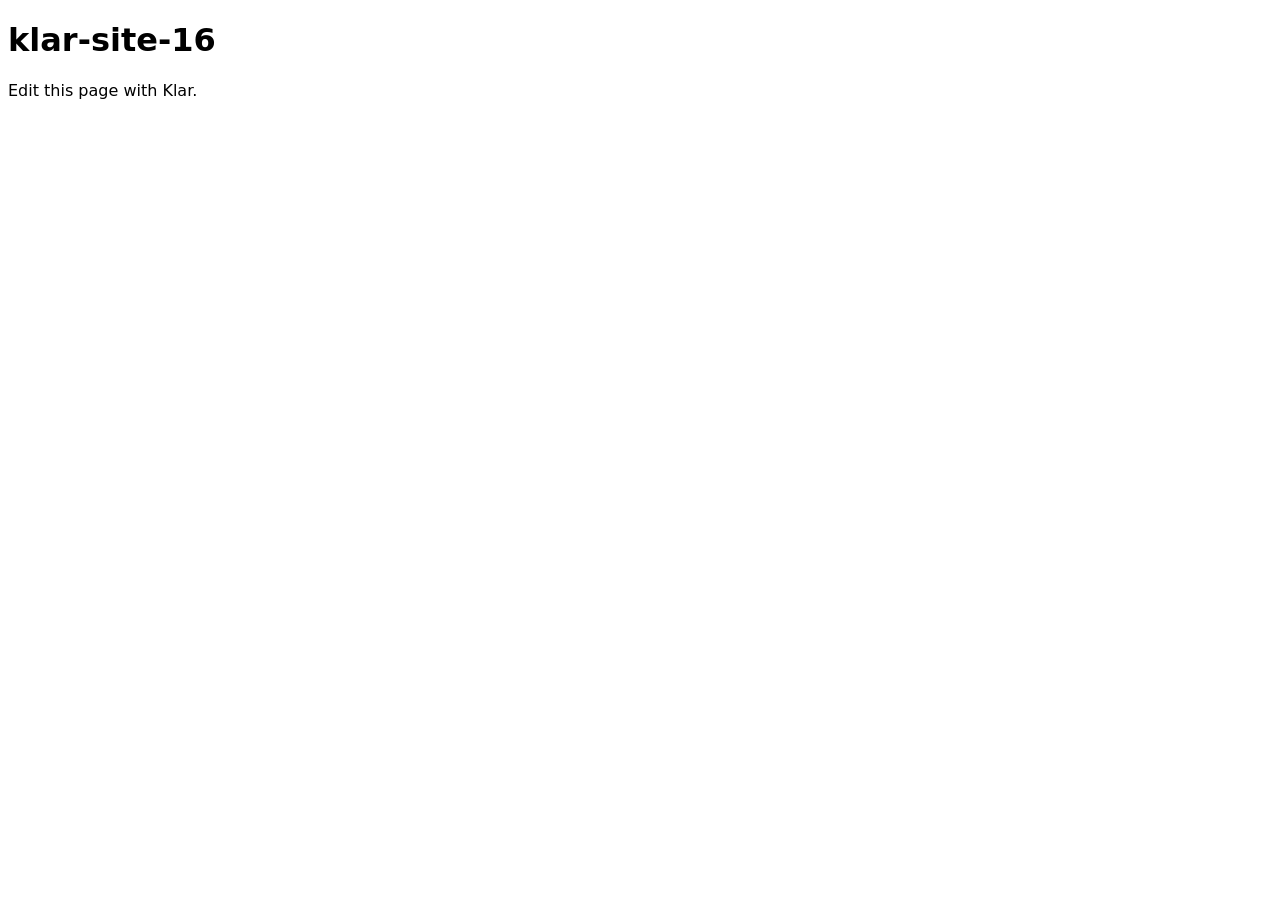
==== index.html @ 6f98dcf7 "Seed initial files via Klar" ====
<!DOCTYPE html>
<html lang="en">
  <head>
    <meta charset="UTF-8">
    <meta name="viewport" content="width=device-width, initial-scale=1.0">
    <title>klar-site-16</title>
    <link rel="stylesheet" href="style.css">
    <script src="script.js" defer></script>
  </head>
  <body>
    <h1>klar-site-16</h1>
    <p>Edit this page with Klar.</p>
  </body>
</html>
---- style.css ----
body {
  font-family: system-ui, sans-serif;
}
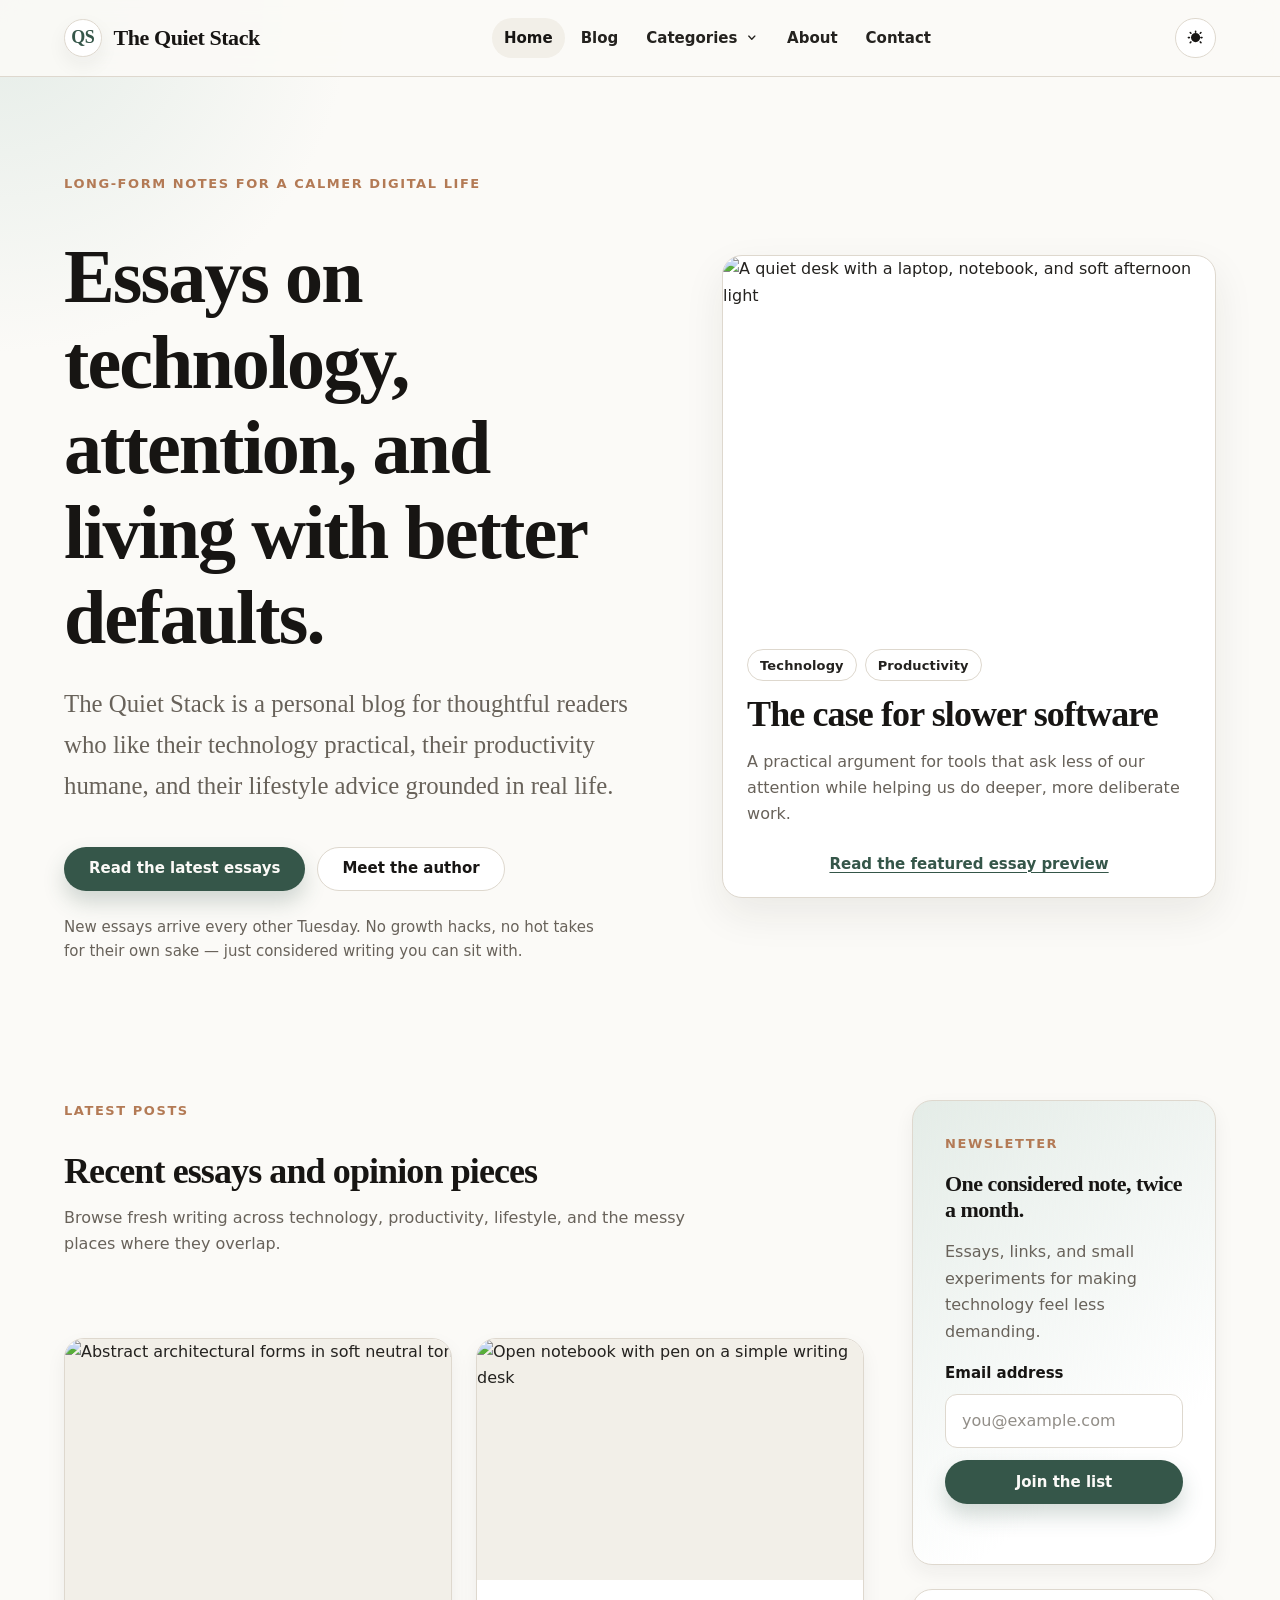
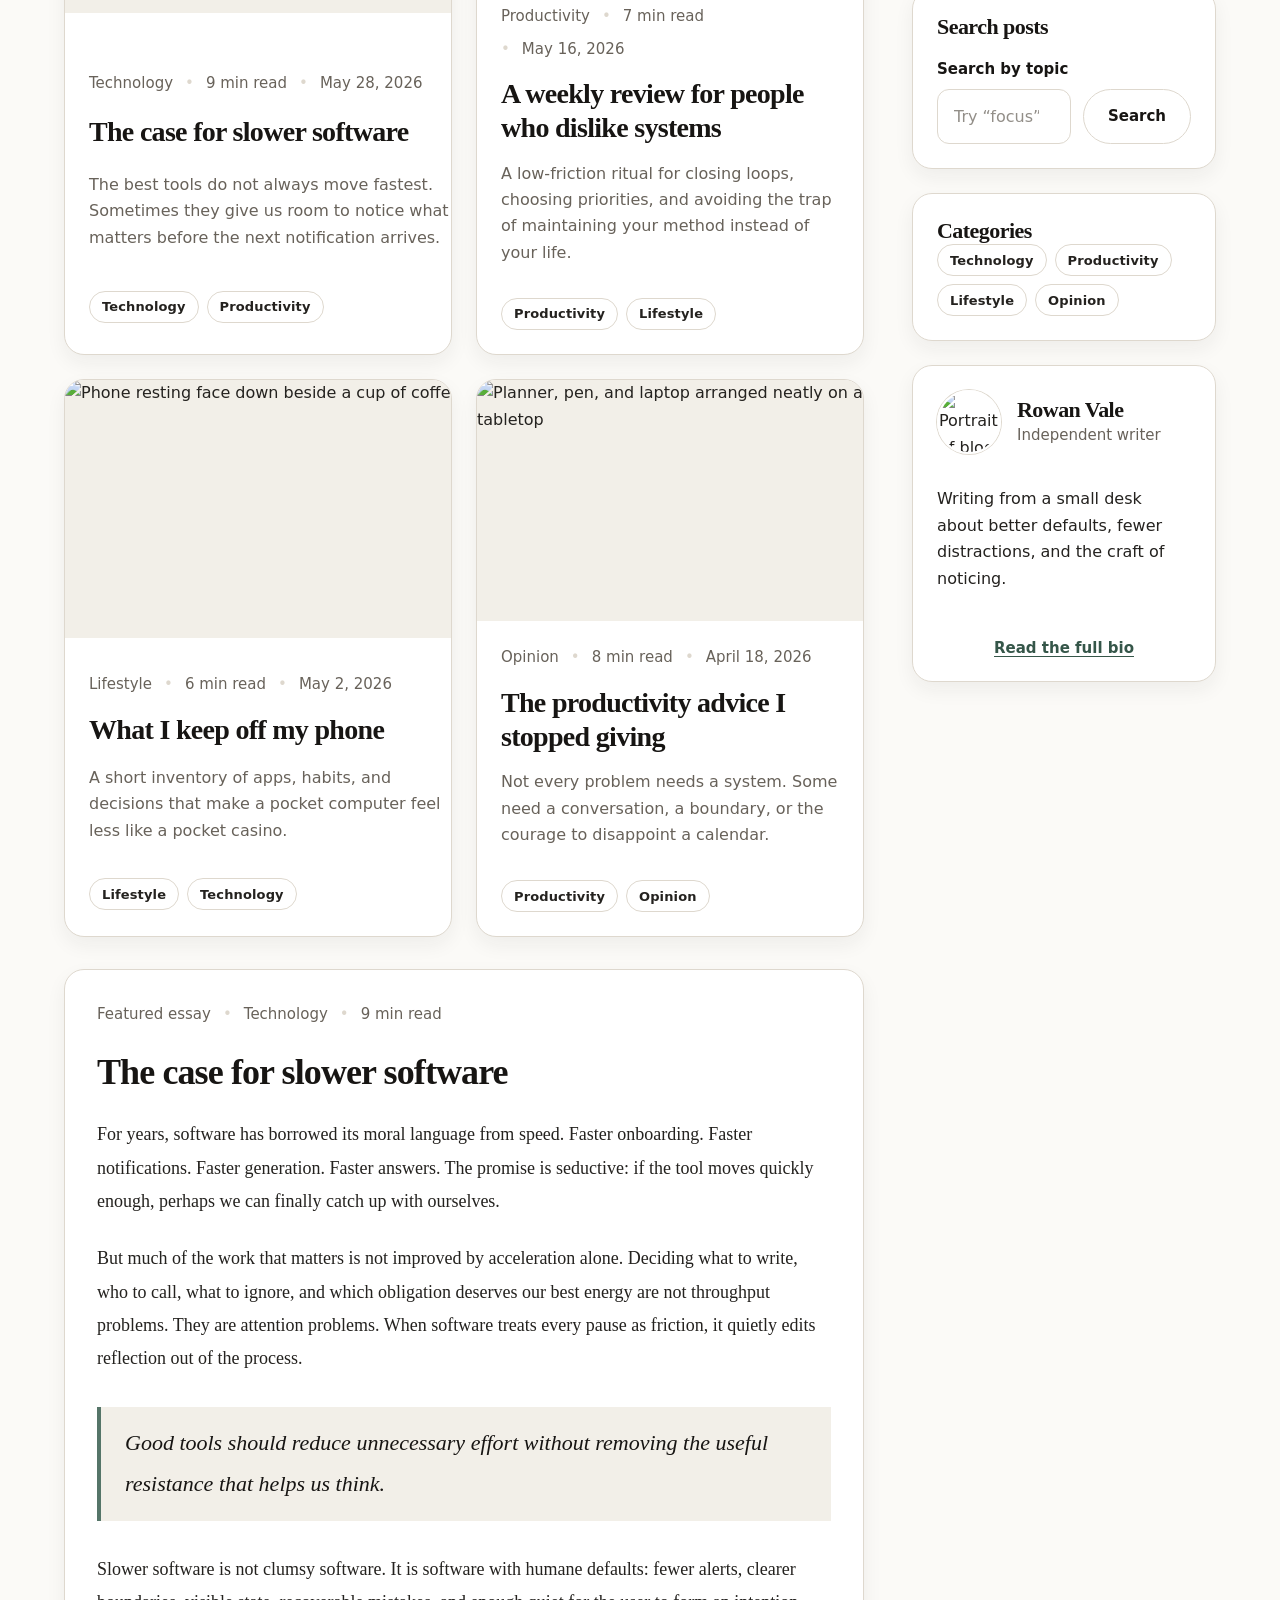
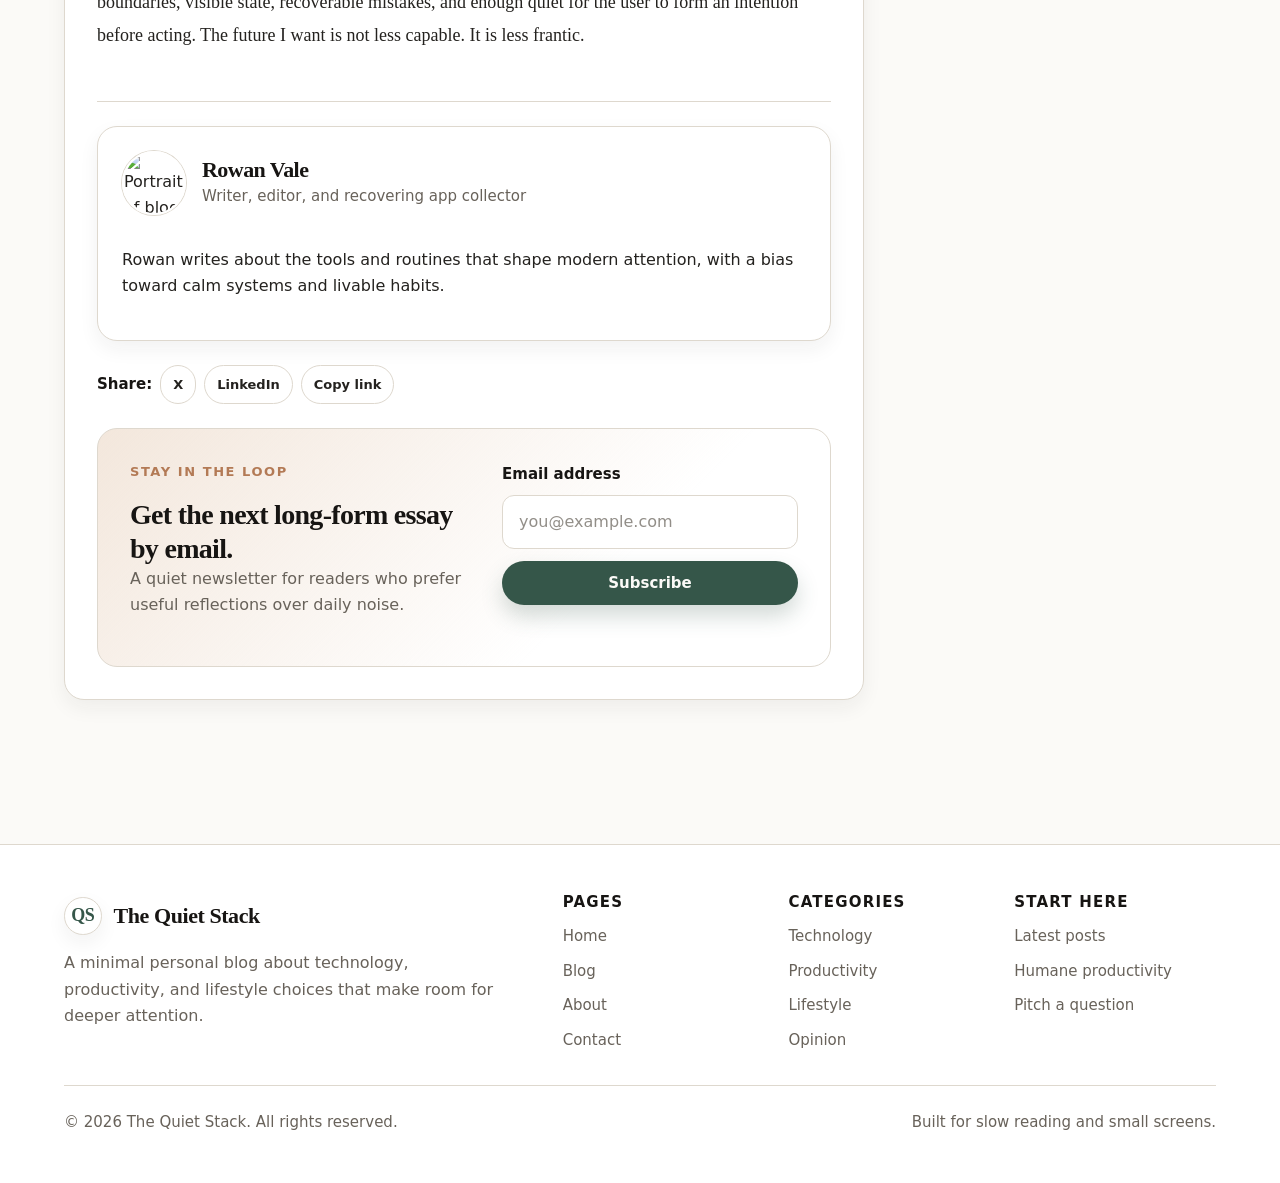
==== commit f2ced1a9: "Generate site via Klar (6 files)" ====
--- a/index.html
+++ b/index.html
@@ -1,14 +1,321 @@
 <!DOCTYPE html>
 <html lang="en">
-  <head>
-    <meta charset="UTF-8">
-    <meta name="viewport" content="width=device-width, initial-scale=1.0">
-    <title>klar-site-16</title>
-    <link rel="stylesheet" href="style.css">
-    <script src="script.js" defer></script>
-  </head>
-  <body>
-    <h1>klar-site-16</h1>
-    <p>Edit this page with Klar.</p>
-  </body>
+<head>
+  <meta charset="utf-8">
+  <meta name="viewport" content="width=device-width, initial-scale=1">
+  <title>The Quiet Stack — Technology, Productivity & Lifestyle Essays</title>
+  <meta name="description" content="A reader-friendly personal blog for long-form essays on technology, productivity, digital life, and intentional living.">
+  <link rel="stylesheet" href="/style.css">
+  <script src="/script.js" defer></script>
+</head>
+<body>
+  <a class="skip-link" href="#main">Skip to main content</a>
+
+  <header class="site-header">
+    <div class="header-inner">
+      <a class="site-brand" href="index.html" aria-label="The Quiet Stack home">
+        <span class="brand-mark" aria-hidden="true">QS</span>
+        <span>The Quiet Stack</span>
+      </a>
+
+      <nav class="site-nav" id="site-nav" aria-label="Primary navigation">
+        <ul class="nav-list">
+          <li><a class="nav-link" href="index.html" aria-current="page">Home</a></li>
+          <li><a class="nav-link" href="blog.html">Blog</a></li>
+          <li class="dropdown">
+            <button class="dropdown-toggle" type="button" aria-expanded="false" aria-controls="categories-menu" data-dropdown-toggle>
+              Categories
+              <svg class="dropdown-icon" viewBox="0 0 20 20" aria-hidden="true">
+                <path d="M5.5 7.5 10 12l4.5-4.5" fill="none" stroke="currentColor" stroke-width="2" stroke-linecap="round" stroke-linejoin="round"></path>
+              </svg>
+            </button>
+            <ul class="dropdown-menu" id="categories-menu" hidden>
+              <li><a href="blog.html?category=technology">Technology</a></li>
+              <li><a href="blog.html?category=productivity">Productivity</a></li>
+              <li><a href="blog.html?category=lifestyle">Lifestyle</a></li>
+              <li><a href="blog.html?category=opinion">Opinion</a></li>
+            </ul>
+          </li>
+          <li><a class="nav-link" href="about.html">About</a></li>
+          <li><a class="nav-link" href="contact.html">Contact</a></li>
+        </ul>
+      </nav>
+
+      <div class="header-actions">
+        <button class="theme-toggle" type="button" aria-label="Toggle dark theme" data-theme-toggle>
+          <svg viewBox="0 0 24 24" aria-hidden="true">
+            <path d="M12 3a1 1 0 0 1 1 1v1.25a1 1 0 1 1-2 0V4a1 1 0 0 1 1-1Zm0 14.75a5.75 5.75 0 1 0 0-11.5 5.75 5.75 0 0 0 0 11.5Zm8-6.75a1 1 0 0 1 1 1 1 1 0 0 1-1 1h-1.25a1 1 0 1 1 0-2H20ZM5.25 12a1 1 0 0 1-1 1H3a1 1 0 1 1 0-2h1.25a1 1 0 0 1 1 1Zm12.78-7.03a1 1 0 0 1 1.41 1.41l-.88.89a1 1 0 0 1-1.42-1.42l.89-.88ZM6.86 16.73a1 1 0 0 1 0 1.42l-.89.88a1 1 0 0 1-1.41-1.41l.88-.89a1 1 0 0 1 1.42 0Zm12.58.89a1 1 0 0 1-1.41 1.41l-.89-.88a1 1 0 0 1 1.42-1.42l.88.89ZM5.97 4.97l.89.88a1 1 0 0 1-1.42 1.42l-.88-.89a1 1 0 0 1 1.41-1.41Z" fill="currentColor"></path>
+          </svg>
+        </button>
+        <button class="menu-toggle" type="button" aria-label="Open navigation menu" aria-controls="site-nav" aria-expanded="false" data-menu-toggle>
+          <svg viewBox="0 0 24 24" aria-hidden="true">
+            <path d="M4 7h16M4 12h16M4 17h16" fill="none" stroke="currentColor" stroke-width="2" stroke-linecap="round"></path>
+          </svg>
+        </button>
+      </div>
+    </div>
+  </header>
+
+  <main id="main">
+    <section class="hero">
+      <div class="container hero-grid">
+        <div class="hero-content">
+          <p class="eyebrow">Long-form notes for a calmer digital life</p>
+          <h1>Essays on technology, attention, and living with better defaults.</h1>
+          <p class="lede">The Quiet Stack is a personal blog for thoughtful readers who like their technology practical, their productivity humane, and their lifestyle advice grounded in real life.</p>
+          <div class="hero-actions">
+            <a class="btn btn-primary" href="blog.html">Read the latest essays</a>
+            <a class="btn btn-secondary" href="about.html">Meet the author</a>
+          </div>
+          <p class="hero-note">New essays arrive every other Tuesday. No growth hacks, no hot takes for their own sake — just considered writing you can sit with.</p>
+        </div>
+
+        <article class="hero-card" aria-labelledby="featured-home-title">
+          <img src="https://images.unsplash.com/photo-1497366754035-f200968a6e72?auto=format&fit=crop&w=900&q=80" alt="A quiet desk with a laptop, notebook, and soft afternoon light">
+          <div class="hero-card-body">
+            <ul class="tag-list" aria-label="Featured post categories">
+              <li><a class="tag" href="blog.html?category=technology">Technology</a></li>
+              <li><a class="tag" href="blog.html?category=productivity">Productivity</a></li>
+            </ul>
+            <h2 id="featured-home-title">The case for slower software</h2>
+            <p class="post-card-excerpt">A practical argument for tools that ask less of our attention while helping us do deeper, more deliberate work.</p>
+            <a class="btn btn-text" href="#featured-essay">Read the featured essay preview</a>
+          </div>
+        </article>
+      </div>
+    </section>
+
+    <section class="section">
+      <div class="container layout-with-sidebar">
+        <div class="content-stack">
+          <div class="section-header">
+            <p class="section-eyebrow">Latest posts</p>
+            <h2>Recent essays and opinion pieces</h2>
+            <p class="muted">Browse fresh writing across technology, productivity, lifestyle, and the messy places where they overlap.</p>
+          </div>
+
+          <div class="post-grid">
+            <article class="post-card" data-post data-title="The case for slower software" data-categories="technology productivity opinion">
+              <img class="post-card-image" src="https://images.unsplash.com/photo-1518005020951-eccb494ad742?auto=format&fit=crop&w=800&q=80" alt="Abstract architectural forms in soft neutral tones">
+              <div class="post-card-body">
+                <div class="post-meta">
+                  <span>Technology</span>
+                  <span>9 min read</span>
+                  <span>May 28, 2026</span>
+                </div>
+                <h3 class="post-card-title"><a href="#featured-essay">The case for slower software</a></h3>
+                <p class="post-card-excerpt">The best tools do not always move fastest. Sometimes they give us room to notice what matters before the next notification arrives.</p>
+                <ul class="tag-list" aria-label="Post categories">
+                  <li><a class="tag" href="blog.html?category=technology">Technology</a></li>
+                  <li><a class="tag" href="blog.html?category=productivity">Productivity</a></li>
+                </ul>
+              </div>
+            </article>
+
+            <article class="post-card" data-post data-title="A weekly review for people who dislike systems" data-categories="productivity lifestyle">
+              <img class="post-card-image" src="https://images.unsplash.com/photo-1455390582262-044cdead277a?auto=format&fit=crop&w=800&q=80" alt="Open notebook with pen on a simple writing desk">
+              <div class="post-card-body">
+                <div class="post-meta">
+                  <span>Productivity</span>
+                  <span>7 min read</span>
+                  <span>May 16, 2026</span>
+                </div>
+                <h3 class="post-card-title"><a href="blog.html">A weekly review for people who dislike systems</a></h3>
+                <p class="post-card-excerpt">A low-friction ritual for closing loops, choosing priorities, and avoiding the trap of maintaining your method instead of your life.</p>
+                <ul class="tag-list" aria-label="Post categories">
+                  <li><a class="tag" href="blog.html?category=productivity">Productivity</a></li>
+                  <li><a class="tag" href="blog.html?category=lifestyle">Lifestyle</a></li>
+                </ul>
+              </div>
+            </article>
+
+            <article class="post-card" data-post data-title="What I keep off my phone" data-categories="lifestyle technology opinion">
+              <img class="post-card-image" src="https://images.unsplash.com/photo-1512428559087-560fa5ceab42?auto=format&fit=crop&w=800&q=80" alt="Phone resting face down beside a cup of coffee">
+              <div class="post-card-body">
+                <div class="post-meta">
+                  <span>Lifestyle</span>
+                  <span>6 min read</span>
+                  <span>May 2, 2026</span>
+                </div>
+                <h3 class="post-card-title"><a href="blog.html">What I keep off my phone</a></h3>
+                <p class="post-card-excerpt">A short inventory of apps, habits, and decisions that make a pocket computer feel less like a pocket casino.</p>
+                <ul class="tag-list" aria-label="Post categories">
+                  <li><a class="tag" href="blog.html?category=lifestyle">Lifestyle</a></li>
+                  <li><a class="tag" href="blog.html?category=technology">Technology</a></li>
+                </ul>
+              </div>
+            </article>
+
+            <article class="post-card" data-post data-title="The productivity advice I stopped giving" data-categories="productivity opinion">
+              <img class="post-card-image" src="https://images.unsplash.com/photo-1484480974693-6ca0a78fb36b?auto=format&fit=crop&w=800&q=80" alt="Planner, pen, and laptop arranged neatly on a tabletop">
+              <div class="post-card-body">
+                <div class="post-meta">
+                  <span>Opinion</span>
+                  <span>8 min read</span>
+                  <span>April 18, 2026</span>
+                </div>
+                <h3 class="post-card-title"><a href="blog.html">The productivity advice I stopped giving</a></h3>
+                <p class="post-card-excerpt">Not every problem needs a system. Some need a conversation, a boundary, or the courage to disappoint a calendar.</p>
+                <ul class="tag-list" aria-label="Post categories">
+                  <li><a class="tag" href="blog.html?category=productivity">Productivity</a></li>
+                  <li><a class="tag" href="blog.html?category=opinion">Opinion</a></li>
+                </ul>
+              </div>
+            </article>
+          </div>
+
+          <article class="featured-article" id="featured-essay">
+            <div class="post-meta">
+              <span>Featured essay</span>
+              <span>Technology</span>
+              <span>9 min read</span>
+            </div>
+            <h2>The case for slower software</h2>
+            <div class="article-body">
+              <p>For years, software has borrowed its moral language from speed. Faster onboarding. Faster notifications. Faster generation. Faster answers. The promise is seductive: if the tool moves quickly enough, perhaps we can finally catch up with ourselves.</p>
+              <p>But much of the work that matters is not improved by acceleration alone. Deciding what to write, who to call, what to ignore, and which obligation deserves our best energy are not throughput problems. They are attention problems. When software treats every pause as friction, it quietly edits reflection out of the process.</p>
+              <blockquote>Good tools should reduce unnecessary effort without removing the useful resistance that helps us think.</blockquote>
+              <p>Slower software is not clumsy software. It is software with humane defaults: fewer alerts, clearer boundaries, visible state, recoverable mistakes, and enough quiet for the user to form an intention before acting. The future I want is not less capable. It is less frantic.</p>
+            </div>
+
+            <footer class="article-footer">
+              <section class="author-card" aria-labelledby="home-author-title">
+                <div class="author-profile">
+                  <img class="author-avatar" src="https://images.unsplash.com/photo-1500648767791-00dcc994a43e?auto=format&fit=crop&w=240&q=80" alt="Portrait of blog author Rowan Vale">
+                  <div>
+                    <h3 class="author-name" id="home-author-title">Rowan Vale</h3>
+                    <p class="author-role">Writer, editor, and recovering app collector</p>
+                  </div>
+                </div>
+                <p>Rowan writes about the tools and routines that shape modern attention, with a bias toward calm systems and livable habits.</p>
+              </section>
+
+              <div class="social-share" aria-label="Share this essay">
+                <span class="social-share-title">Share:</span>
+                <button class="share-button" type="button" data-share="x">X</button>
+                <button class="share-button" type="button" data-share="linkedin">LinkedIn</button>
+                <button class="share-button" type="button" data-share="copy">Copy link</button>
+              </div>
+
+              <section class="newsletter-inline" aria-labelledby="post-newsletter-title">
+                <div>
+                  <p class="section-eyebrow">Stay in the loop</p>
+                  <h3 id="post-newsletter-title">Get the next long-form essay by email.</h3>
+                  <p class="muted">A quiet newsletter for readers who prefer useful reflections over daily noise.</p>
+                </div>
+                <form class="newsletter-form" data-newsletter-form>
+                  <div class="form-field">
+                    <label for="inline-email">Email address</label>
+                    <input id="inline-email" name="email" type="email" autocomplete="email" placeholder="you@example.com" required>
+                  </div>
+                  <button class="btn btn-primary" type="submit">Subscribe</button>
+                  <p class="form-status" role="status" aria-live="polite"></p>
+                </form>
+              </section>
+            </footer>
+          </article>
+        </div>
+
+        <aside class="sidebar" aria-label="Home sidebar">
+          <section class="newsletter-card prominent" aria-labelledby="sidebar-newsletter-title">
+            <p class="section-eyebrow">Newsletter</p>
+            <h2 id="sidebar-newsletter-title">One considered note, twice a month.</h2>
+            <p class="muted">Essays, links, and small experiments for making technology feel less demanding.</p>
+            <form class="newsletter-form" data-newsletter-form>
+              <div class="form-field">
+                <label for="sidebar-email">Email address</label>
+                <input id="sidebar-email" name="email" type="email" autocomplete="email" placeholder="you@example.com" required>
+              </div>
+              <button class="btn btn-primary" type="submit">Join the list</button>
+              <p class="form-status" role="status" aria-live="polite"></p>
+            </form>
+          </section>
+
+          <section class="sidebar-card" aria-labelledby="search-title">
+            <h2 id="search-title">Search posts</h2>
+            <form class="search-form" action="blog.html" method="get">
+              <div class="form-field">
+                <label for="home-search">Search by topic</label>
+                <div class="search-row">
+                  <input id="home-search" name="q" type="search" placeholder="Try “focus” or “AI”">
+                  <button class="btn btn-secondary" type="submit">Search</button>
+                </div>
+              </div>
+            </form>
+          </section>
+
+          <section class="sidebar-card" aria-labelledby="category-title">
+            <h2 id="category-title">Categories</h2>
+            <ul class="category-list">
+              <li><a class="category-pill" href="blog.html?category=technology">Technology</a></li>
+              <li><a class="category-pill" href="blog.html?category=productivity">Productivity</a></li>
+              <li><a class="category-pill" href="blog.html?category=lifestyle">Lifestyle</a></li>
+              <li><a class="category-pill" href="blog.html?category=opinion">Opinion</a></li>
+            </ul>
+          </section>
+
+          <section class="author-card" aria-labelledby="sidebar-author-title">
+            <div class="author-profile">
+              <img class="author-avatar" src="https://images.unsplash.com/photo-1500648767791-00dcc994a43e?auto=format&fit=crop&w=240&q=80" alt="Portrait of blog author Rowan Vale">
+              <div>
+                <h2 class="author-name" id="sidebar-author-title">Rowan Vale</h2>
+                <p class="author-role">Independent writer</p>
+              </div>
+            </div>
+            <p>Writing from a small desk about better defaults, fewer distractions, and the craft of noticing.</p>
+            <a class="btn btn-text" href="about.html">Read the full bio</a>
+          </section>
+        </aside>
+      </div>
+    </section>
+  </main>
+
+  <footer class="site-footer">
+    <div class="footer-inner">
+      <div class="footer-brand">
+        <a class="site-brand" href="index.html">
+          <span class="brand-mark" aria-hidden="true">QS</span>
+          <span>The Quiet Stack</span>
+        </a>
+        <p>A minimal personal blog about technology, productivity, and lifestyle choices that make room for deeper attention.</p>
+      </div>
+
+      <div class="footer-columns">
+        <section class="footer-column" aria-labelledby="footer-pages">
+          <h2 id="footer-pages">Pages</h2>
+          <ul class="footer-list">
+            <li><a href="index.html">Home</a></li>
+            <li><a href="blog.html">Blog</a></li>
+            <li><a href="about.html">About</a></li>
+            <li><a href="contact.html">Contact</a></li>
+          </ul>
+        </section>
+
+        <section class="footer-column" aria-labelledby="footer-categories">
+          <h2 id="footer-categories">Categories</h2>
+          <ul class="footer-list">
+            <li><a href="blog.html?category=technology">Technology</a></li>
+            <li><a href="blog.html?category=productivity">Productivity</a></li>
+            <li><a href="blog.html?category=lifestyle">Lifestyle</a></li>
+            <li><a href="blog.html?category=opinion">Opinion</a></li>
+          </ul>
+        </section>
+
+        <section class="footer-column" aria-labelledby="footer-start">
+          <h2 id="footer-start">Start here</h2>
+          <ul class="footer-list">
+            <li><a href="blog.html">Latest posts</a></li>
+            <li><a href="blog.html?category=productivity">Humane productivity</a></li>
+            <li><a href="contact.html">Pitch a question</a></li>
+          </ul>
+        </section>
+      </div>
+
+      <div class="footer-bottom">
+        <span>&copy; 2026 The Quiet Stack. All rights reserved.</span>
+        <span>Built for slow reading and small screens.</span>
+      </div>
+    </div>
+  </footer>
+</body>
 </html>
--- a/style.css
+++ b/style.css
@@ -1,3 +1,1275 @@
+/*
+Assumptions:
+- The brief requests Home, Blog, Contact and a navigation item for About, so an About page is included.
+- No separate post-detail pages were requested; post-like article sections, author bios, social sharing controls, tags, and newsletter prompts are styled for previews/featured articles within the generated pages.
+- Brand direction is interpreted as calm editorial minimalism: warm neutrals, ink-like text, serif-led reading typography, and subtle sage accents.
+*/
+
+:root {
+  --color-bg: #fbfaf7;
+  --color-surface: #ffffff;
+  --color-surface-muted: #f2efe8;
+  --color-text: #24221f;
+  --color-text-muted: #68625a;
+  --color-heading: #171513;
+  --color-border: #ded8ce;
+  --color-primary: #557568;
+  --color-primary-strong: #355649;
+  --color-primary-soft: #e4ece7;
+  --color-accent: #b37a55;
+  --color-accent-soft: #f3e7dc;
+  --color-danger: #9d3f35;
+  --color-focus: #244f92;
+
+  --shadow-soft: 0 1rem 2.5rem rgb(36 34 31 / 0.08);
+  --shadow-card: 0 0.5rem 1.25rem rgb(36 34 31 / 0.06);
+
+  --font-serif: Georgia, "Times New Roman", Times, serif;
+  --font-sans: Inter, ui-sans-serif, system-ui, -apple-system, BlinkMacSystemFont, "Segoe UI", sans-serif;
+
+  --font-size-xs: 0.8125rem;
+  --font-size-sm: 0.9375rem;
+  --font-size-base: 1rem;
+  --font-size-md: 1.125rem;
+  --font-size-lg: 1.375rem;
+  --font-size-xl: 1.75rem;
+  --font-size-2xl: 2.25rem;
+  --font-size-3xl: clamp(2.5rem, 7vw, 4.75rem);
+
+  --line-tight: 1.12;
+  --line-heading: 1.2;
+  --line-base: 1.65;
+  --line-loose: 1.85;
+
+  --space-2xs: 0.25rem;
+  --space-xs: 0.5rem;
+  --space-sm: 0.75rem;
+  --space-md: 1rem;
+  --space-lg: 1.5rem;
+  --space-xl: 2rem;
+  --space-2xl: 3rem;
+  --space-3xl: 4.5rem;
+  --space-4xl: 6rem;
+
+  --radius-sm: 0.375rem;
+  --radius-md: 0.75rem;
+  --radius-lg: 1.25rem;
+  --radius-pill: 999rem;
+
+  --container: 72rem;
+  --container-narrow: 46rem;
+  --sidebar: 19rem;
+  --header-height: 4.75rem;
+
+  color-scheme: light;
+}
+
+[data-theme="dark"] {
+  --color-bg: #151412;
+  --color-surface: #201e1b;
+  --color-surface-muted: #2a2723;
+  --color-text: #eee8df;
+  --color-text-muted: #bbb1a4;
+  --color-heading: #fff9ef;
+  --color-border: #464038;
+  --color-primary: #9cc3b3;
+  --color-primary-strong: #c1dbd0;
+  --color-primary-soft: #263832;
+  --color-accent: #e0aa7f;
+  --color-accent-soft: #3d3027;
+  --color-danger: #f0a29a;
+  --color-focus: #9fc6ff;
+
+  --shadow-soft: 0 1rem 2.5rem rgb(0 0 0 / 0.28);
+  --shadow-card: 0 0.5rem 1.25rem rgb(0 0 0 / 0.22);
+
+  color-scheme: dark;
+}
+
+*,
+*::before,
+*::after {
+  box-sizing: border-box;
+}
+
+html {
+  min-height: 100%;
+  scroll-behavior: smooth;
+}
+
 body {
-  font-family: system-ui, sans-serif;
-}
+  min-height: 100%;
+  margin: 0;
+  background:
+    radial-gradient(circle at top left, var(--color-primary-soft), transparent 22rem),
+    var(--color-bg);
+  color: var(--color-text);
+  font-family: var(--font-sans);
+  font-size: var(--font-size-base);
+  line-height: var(--line-base);
+  text-rendering: optimizeLegibility;
+}
+
+body.nav-open {
+  overflow: hidden;
+}
+
+img,
+svg {
+  display: block;
+  max-width: 100%;
+}
+
+img {
+  height: auto;
+}
+
+button,
+input,
+select,
+textarea {
+  font: inherit;
+}
+
+button {
+  cursor: pointer;
+}
+
+a {
+  color: var(--color-primary-strong);
+  text-decoration-thickness: 0.08em;
+  text-underline-offset: 0.18em;
+  transition:
+    color 160ms ease,
+    background-color 160ms ease,
+    border-color 160ms ease,
+    transform 160ms ease;
+}
+
+a:hover {
+  color: var(--color-accent);
+}
+
+p {
+  margin: 0 0 var(--space-md);
+}
+
+h1,
+h2,
+h3,
+h4 {
+  margin: 0;
+  color: var(--color-heading);
+  font-family: var(--font-serif);
+  font-weight: 700;
+  line-height: var(--line-heading);
+  letter-spacing: -0.025em;
+}
+
+h1 {
+  font-size: var(--font-size-3xl);
+  line-height: var(--line-tight);
+}
+
+h2 {
+  font-size: var(--font-size-2xl);
+}
+
+h3 {
+  font-size: var(--font-size-xl);
+}
+
+h4 {
+  font-size: var(--font-size-lg);
+}
+
+ul,
+ol {
+  margin-top: 0;
+}
+
+::selection {
+  background: var(--color-accent-soft);
+  color: var(--color-heading);
+}
+
+:focus-visible {
+  outline: 0.18rem solid var(--color-focus);
+  outline-offset: 0.18rem;
+}
+
+.skip-link {
+  position: fixed;
+  top: var(--space-sm);
+  left: var(--space-sm);
+  z-index: 100;
+  padding: var(--space-sm) var(--space-md);
+  border-radius: var(--radius-pill);
+  background: var(--color-heading);
+  color: var(--color-bg);
+  transform: translateY(-150%);
+}
+
+.skip-link:focus {
+  transform: translateY(0);
+}
+
+.site-header {
+  position: sticky;
+  top: 0;
+  z-index: 50;
+  min-height: var(--header-height);
+  border-bottom: 0.0625rem solid var(--color-border);
+  background: color-mix(in srgb, var(--color-bg) 90%, transparent);
+  backdrop-filter: blur(1rem);
+}
+
+.header-inner {
+  display: flex;
+  align-items: center;
+  justify-content: space-between;
+  width: min(100% - var(--space-xl), var(--container));
+  min-height: var(--header-height);
+  margin-inline: auto;
+  gap: var(--space-md);
+}
+
+.site-brand {
+  display: inline-flex;
+  align-items: center;
+  gap: var(--space-sm);
+  color: var(--color-heading);
+  font-family: var(--font-serif);
+  font-size: var(--font-size-lg);
+  font-weight: 700;
+  letter-spacing: -0.02em;
+  text-decoration: none;
+}
+
+.brand-mark {
+  display: inline-grid;
+  width: 2.35rem;
+  height: 2.35rem;
+  place-items: center;
+  border: 0.0625rem solid var(--color-border);
+  border-radius: 50%;
+  background: var(--color-surface);
+  color: var(--color-primary-strong);
+  font-family: var(--font-serif);
+  font-size: var(--font-size-md);
+  box-shadow: var(--shadow-card);
+}
+
+.site-nav {
+  display: flex;
+  align-items: center;
+  gap: var(--space-sm);
+}
+
+.nav-list {
+  display: flex;
+  align-items: center;
+  gap: var(--space-2xs);
+  padding: 0;
+  margin: 0;
+  list-style: none;
+}
+
+.nav-link,
+.dropdown-toggle,
+.theme-toggle,
+.menu-toggle {
+  display: inline-flex;
+  align-items: center;
+  justify-content: center;
+  gap: var(--space-xs);
+  min-height: 2.5rem;
+  border: 0;
+  border-radius: var(--radius-pill);
+  background: transparent;
+  color: var(--color-text);
+  font-family: var(--font-sans);
+  font-size: var(--font-size-sm);
+  font-weight: 650;
+  text-decoration: none;
+}
+
+.nav-link,
+.dropdown-toggle {
+  padding: var(--space-xs) var(--space-sm);
+}
+
+.nav-link:hover,
+.nav-link[aria-current="page"],
+.dropdown-toggle:hover,
+.dropdown-toggle[aria-expanded="true"] {
+  background: var(--color-surface-muted);
+  color: var(--color-heading);
+}
+
+.dropdown {
+  position: relative;
+}
+
+.dropdown-icon {
+  width: 0.85rem;
+  height: 0.85rem;
+  transition: transform 160ms ease;
+}
+
+.dropdown-toggle[aria-expanded="true"] .dropdown-icon {
+  transform: rotate(180deg);
+}
+
+.dropdown-menu {
+  position: absolute;
+  top: calc(100% + var(--space-xs));
+  right: 0;
+  min-width: 13rem;
+  padding: var(--space-xs);
+  margin: 0;
+  border: 0.0625rem solid var(--color-border);
+  border-radius: var(--radius-md);
+  background: var(--color-surface);
+  box-shadow: var(--shadow-soft);
+  list-style: none;
+}
+
+.dropdown-menu[hidden] {
+  display: none;
+}
+
+.dropdown-menu a {
+  display: block;
+  padding: var(--space-sm) var(--space-md);
+  border-radius: var(--radius-sm);
+  color: var(--color-text);
+  font-size: var(--font-size-sm);
+  font-weight: 650;
+  text-decoration: none;
+}
+
+.dropdown-menu a:hover {
+  background: var(--color-surface-muted);
+  color: var(--color-heading);
+}
+
+.header-actions {
+  display: flex;
+  align-items: center;
+  gap: var(--space-xs);
+}
+
+.theme-toggle,
+.menu-toggle {
+  width: 2.55rem;
+  height: 2.55rem;
+  border: 0.0625rem solid var(--color-border);
+  background: var(--color-surface);
+  color: var(--color-heading);
+}
+
+.theme-toggle:hover,
+.menu-toggle:hover {
+  background: var(--color-surface-muted);
+}
+
+.theme-toggle svg,
+.menu-toggle svg {
+  width: 1.2rem;
+  height: 1.2rem;
+}
+
+.menu-toggle {
+  display: none;
+}
+
+.container,
+.section-inner {
+  width: min(100% - var(--space-xl), var(--container));
+  margin-inline: auto;
+}
+
+.container-narrow {
+  width: min(100% - var(--space-xl), var(--container-narrow));
+  margin-inline: auto;
+}
+
+main {
+  padding-block: var(--space-2xl) var(--space-4xl);
+}
+
+.section {
+  padding-block: var(--space-2xl);
+}
+
+.section-header {
+  display: grid;
+  gap: var(--space-sm);
+  max-width: 42rem;
+  margin-bottom: var(--space-xl);
+}
+
+.section-eyebrow,
+.eyebrow {
+  color: var(--color-accent);
+  font-size: var(--font-size-xs);
+  font-weight: 800;
+  letter-spacing: 0.12em;
+  text-transform: uppercase;
+}
+
+.lede {
+  color: var(--color-text-muted);
+  font-family: var(--font-serif);
+  font-size: clamp(1.18rem, 3vw, 1.55rem);
+  line-height: var(--line-base);
+}
+
+.muted {
+  color: var(--color-text-muted);
+}
+
+.hero {
+  padding-block: var(--space-2xl) var(--space-3xl);
+}
+
+.hero-grid {
+  display: grid;
+  gap: var(--space-2xl);
+  align-items: center;
+}
+
+.hero-content {
+  display: grid;
+  gap: var(--space-lg);
+}
+
+.hero-actions {
+  display: flex;
+  flex-wrap: wrap;
+  gap: var(--space-sm);
+}
+
+.hero-note {
+  max-width: 34rem;
+  color: var(--color-text-muted);
+  font-size: var(--font-size-sm);
+}
+
+.hero-card {
+  overflow: hidden;
+  border: 0.0625rem solid var(--color-border);
+  border-radius: var(--radius-lg);
+  background: var(--color-surface);
+  box-shadow: var(--shadow-soft);
+}
+
+.hero-card img {
+  width: 100%;
+  aspect-ratio: 4 / 3;
+  object-fit: cover;
+}
+
+.hero-card-body {
+  display: grid;
+  gap: var(--space-sm);
+  padding: var(--space-lg);
+}
+
+.layout-with-sidebar {
+  display: grid;
+  gap: var(--space-2xl);
+  align-items: start;
+}
+
+.content-stack {
+  display: grid;
+  gap: var(--space-xl);
+}
+
+.sidebar {
+  display: grid;
+  gap: var(--space-lg);
+}
+
+.sidebar-card,
+.newsletter-card,
+.author-card,
+.contact-card,
+.info-card {
+  border: 0.0625rem solid var(--color-border);
+  border-radius: var(--radius-lg);
+  background: var(--color-surface);
+  box-shadow: var(--shadow-card);
+}
+
+.sidebar-card,
+.newsletter-card,
+.author-card,
+.contact-card,
+.info-card {
+  padding: var(--space-lg);
+}
+
+.sidebar-card h2,
+.newsletter-card h2,
+.author-card h2,
+.contact-card h2,
+.info-card h2 {
+  font-size: var(--font-size-lg);
+}
+
+.sidebar-card h3,
+.newsletter-card h3,
+.author-card h3 {
+  font-size: var(--font-size-lg);
+}
+
+.sidebar-card > * + *,
+.newsletter-card > * + *,
+.author-card > * + *,
+.contact-card > * + *,
+.info-card > * + * {
+  margin-top: var(--space-md);
+}
+
+.btn {
+  display: inline-flex;
+  align-items: center;
+  justify-content: center;
+  gap: var(--space-xs);
+  min-height: 2.75rem;
+  padding: var(--space-sm) var(--space-lg);
+  border: 0.0625rem solid transparent;
+  border-radius: var(--radius-pill);
+  font-size: var(--font-size-sm);
+  font-weight: 800;
+  line-height: 1;
+  text-decoration: none;
+  transition:
+    transform 160ms ease,
+    box-shadow 160ms ease,
+    background-color 160ms ease,
+    border-color 160ms ease;
+}
+
+.btn:hover {
+  transform: translateY(-0.08rem);
+}
+
+.btn-primary {
+  background: var(--color-primary-strong);
+  color: var(--color-bg);
+  box-shadow: 0 0.7rem 1.3rem color-mix(in srgb, var(--color-primary-strong) 22%, transparent);
+}
+
+.btn-primary:hover {
+  background: var(--color-heading);
+  color: var(--color-bg);
+}
+
+.btn-secondary {
+  border-color: var(--color-border);
+  background: var(--color-surface);
+  color: var(--color-heading);
+}
+
+.btn-secondary:hover {
+  background: var(--color-surface-muted);
+  color: var(--color-heading);
+}
+
+.btn-text {
+  min-height: auto;
+  padding: 0;
+  border-radius: 0;
+  color: var(--color-primary-strong);
+  text-decoration: underline;
+  text-decoration-thickness: 0.08em;
+  text-underline-offset: 0.2em;
+}
+
+.btn-text:hover {
+  transform: none;
+  color: var(--color-accent);
+}
+
+.post-grid {
+  display: grid;
+  gap: var(--space-lg);
+}
+
+.post-list {
+  display: grid;
+  gap: var(--space-lg);
+}
+
+.post-card {
+  display: grid;
+  overflow: hidden;
+  border: 0.0625rem solid var(--color-border);
+  border-radius: var(--radius-lg);
+  background: var(--color-surface);
+  box-shadow: var(--shadow-card);
+}
+
+.post-card:hover {
+  border-color: color-mix(in srgb, var(--color-primary) 55%, var(--color-border));
+}
+
+.post-card-image {
+  width: 100%;
+  aspect-ratio: 16 / 10;
+  object-fit: cover;
+  background: var(--color-surface-muted);
+}
+
+.post-card-body {
+  display: grid;
+  gap: var(--space-md);
+  padding: var(--space-lg);
+}
+
+.post-card-title a {
+  color: var(--color-heading);
+  text-decoration: none;
+}
+
+.post-card-title a:hover {
+  color: var(--color-primary-strong);
+}
+
+.post-card-excerpt {
+  color: var(--color-text-muted);
+}
+
+.post-meta {
+  display: flex;
+  flex-wrap: wrap;
+  align-items: center;
+  gap: var(--space-xs) var(--space-sm);
+  color: var(--color-text-muted);
+  font-size: var(--font-size-sm);
+}
+
+.post-meta span + span::before {
+  content: "•";
+  margin-right: var(--space-sm);
+  color: var(--color-border);
+}
+
+.tag-list,
+.category-list {
+  display: flex;
+  flex-wrap: wrap;
+  gap: var(--space-xs);
+  padding: 0;
+  margin: 0;
+  list-style: none;
+}
+
+.tag,
+.category-pill,
+.filter-button {
+  display: inline-flex;
+  align-items: center;
+  min-height: 2rem;
+  padding: var(--space-2xs) var(--space-sm);
+  border: 0.0625rem solid var(--color-border);
+  border-radius: var(--radius-pill);
+  background: var(--color-surface);
+  color: var(--color-text);
+  font-size: var(--font-size-xs);
+  font-weight: 800;
+  letter-spacing: 0.01em;
+  text-decoration: none;
+}
+
+.tag:hover,
+.category-pill:hover,
+.filter-button:hover,
+.filter-button.is-active {
+  border-color: var(--color-primary);
+  background: var(--color-primary-soft);
+  color: var(--color-primary-strong);
+}
+
+.filter-button {
+  cursor: pointer;
+}
+
+.filters {
+  display: grid;
+  gap: var(--space-md);
+  padding: var(--space-md);
+  border: 0.0625rem solid var(--color-border);
+  border-radius: var(--radius-lg);
+  background: var(--color-surface);
+}
+
+.filter-heading {
+  color: var(--color-heading);
+  font-size: var(--font-size-sm);
+  font-weight: 800;
+}
+
+.search-form,
+.newsletter-form,
+.contact-form {
+  display: grid;
+  gap: var(--space-sm);
+}
+
+.search-row {
+  display: flex;
+  gap: var(--space-sm);
+}
+
+.form-field {
+  display: grid;
+  gap: var(--space-xs);
+}
+
+label,
+.label {
+  color: var(--color-heading);
+  font-size: var(--font-size-sm);
+  font-weight: 800;
+}
+
+input,
+textarea,
+select {
+  width: 100%;
+  border: 0.0625rem solid var(--color-border);
+  border-radius: var(--radius-md);
+  background: var(--color-surface);
+  color: var(--color-text);
+  padding: 0.82rem var(--space-md);
+}
+
+textarea {
+  min-height: 10rem;
+  resize: vertical;
+}
+
+input::placeholder,
+textarea::placeholder {
+  color: color-mix(in srgb, var(--color-text-muted) 72%, transparent);
+}
+
+input:focus,
+textarea:focus,
+select:focus {
+  border-color: var(--color-primary);
+  outline: none;
+  box-shadow: 0 0 0 0.18rem color-mix(in srgb, var(--color-primary) 24%, transparent);
+}
+
+.form-note,
+.form-status,
+.search-status {
+  color: var(--color-text-muted);
+  font-size: var(--font-size-sm);
+}
+
+.form-status.is-success {
+  color: var(--color-primary-strong);
+}
+
+.form-status.is-error {
+  color: var(--color-danger);
+}
+
+.newsletter-card {
+  background:
+    linear-gradient(145deg, var(--color-primary-soft), transparent 75%),
+    var(--color-surface);
+}
+
+.newsletter-card.prominent {
+  padding: var(--space-xl);
+}
+
+.newsletter-inline {
+  display: grid;
+  gap: var(--space-lg);
+  padding: var(--space-xl);
+  border: 0.0625rem solid var(--color-border);
+  border-radius: var(--radius-lg);
+  background:
+    linear-gradient(135deg, var(--color-accent-soft), transparent 68%),
+    var(--color-surface);
+}
+
+.author-card {
+  display: grid;
+  gap: var(--space-md);
+}
+
+.author-profile {
+  display: flex;
+  gap: var(--space-md);
+  align-items: center;
+}
+
+.author-avatar {
+  flex: 0 0 auto;
+  width: 4rem;
+  height: 4rem;
+  border: 0.18rem solid var(--color-surface);
+  border-radius: 50%;
+  object-fit: cover;
+  box-shadow: 0 0 0 0.0625rem var(--color-border);
+}
+
+.author-name {
+  margin: 0;
+  color: var(--color-heading);
+  font-family: var(--font-serif);
+  font-size: var(--font-size-lg);
+  font-weight: 700;
+  line-height: var(--line-heading);
+}
+
+.author-role {
+  margin: 0;
+  color: var(--color-text-muted);
+  font-size: var(--font-size-sm);
+}
+
+.social-share {
+  display: flex;
+  flex-wrap: wrap;
+  gap: var(--space-xs);
+  align-items: center;
+}
+
+.social-share-title {
+  color: var(--color-heading);
+  font-size: var(--font-size-sm);
+  font-weight: 800;
+}
+
+.share-button {
+  display: inline-flex;
+  align-items: center;
+  justify-content: center;
+  gap: var(--space-xs);
+  min-height: 2.25rem;
+  padding: var(--space-xs) var(--space-sm);
+  border: 0.0625rem solid var(--color-border);
+  border-radius: var(--radius-pill);
+  background: var(--color-surface);
+  color: var(--color-text);
+  font-size: var(--font-size-xs);
+  font-weight: 800;
+  text-decoration: none;
+}
+
+.share-button:hover {
+  border-color: var(--color-primary);
+  background: var(--color-primary-soft);
+  color: var(--color-primary-strong);
+}
+
+.featured-article,
+.longform-preview {
+  display: grid;
+  gap: var(--space-lg);
+  padding: var(--space-xl);
+  border: 0.0625rem solid var(--color-border);
+  border-radius: var(--radius-lg);
+  background: var(--color-surface);
+  box-shadow: var(--shadow-card);
+}
+
+.article-body {
+  color: var(--color-text);
+  font-family: var(--font-serif);
+  font-size: var(--font-size-md);
+  line-height: var(--line-loose);
+}
+
+.article-body p {
+  margin-bottom: var(--space-lg);
+}
+
+.article-body blockquote {
+  margin: var(--space-xl) 0;
+  padding: var(--space-md) var(--space-lg);
+  border-left: 0.25rem solid var(--color-primary);
+  background: var(--color-surface-muted);
+  color: var(--color-heading);
+  font-size: var(--font-size-lg);
+  font-style: italic;
+}
+
+.article-footer {
+  display: grid;
+  gap: var(--space-lg);
+  padding-top: var(--space-lg);
+  border-top: 0.0625rem solid var(--color-border);
+}
+
+.about-portrait {
+  overflow: hidden;
+  border: 0.0625rem solid var(--color-border);
+  border-radius: var(--radius-lg);
+  background: var(--color-surface);
+  box-shadow: var(--shadow-soft);
+}
+
+.about-portrait img {
+  width: 100%;
+  aspect-ratio: 4 / 5;
+  object-fit: cover;
+}
+
+.values-grid,
+.contact-grid,
+.stats-grid {
+  display: grid;
+  gap: var(--space-lg);
+}
+
+.value-card,
+.stat-card {
+  padding: var(--space-lg);
+  border: 0.0625rem solid var(--color-border);
+  border-radius: var(--radius-lg);
+  background: var(--color-surface);
+}
+
+.stat-number {
+  color: var(--color-primary-strong);
+  font-family: var(--font-serif);
+  font-size: var(--font-size-2xl);
+  font-weight: 700;
+  line-height: 1;
+}
+
+.stat-label {
+  margin: var(--space-xs) 0 0;
+  color: var(--color-text-muted);
+  font-size: var(--font-size-sm);
+}
+
+.contact-methods {
+  display: grid;
+  gap: var(--space-md);
+  padding: 0;
+  margin: 0;
+  list-style: none;
+}
+
+.contact-method {
+  display: flex;
+  gap: var(--space-sm);
+  align-items: flex-start;
+}
+
+.contact-icon {
+  display: inline-grid;
+  flex: 0 0 auto;
+  width: 2.4rem;
+  height: 2.4rem;
+  place-items: center;
+  border-radius: 50%;
+  background: var(--color-primary-soft);
+  color: var(--color-primary-strong);
+}
+
+.contact-icon svg {
+  width: 1.15rem;
+  height: 1.15rem;
+}
+
+.empty-state {
+  display: none;
+  padding: var(--space-xl);
+  border: 0.0625rem dashed var(--color-border);
+  border-radius: var(--radius-lg);
+  background: var(--color-surface);
+  color: var(--color-text-muted);
+  text-align: center;
+}
+
+.empty-state.is-visible {
+  display: block;
+}
+
+.site-footer {
+  border-top: 0.0625rem solid var(--color-border);
+  background: var(--color-surface);
+}
+
+.footer-inner {
+  display: grid;
+  gap: var(--space-xl);
+  width: min(100% - var(--space-xl), var(--container));
+  margin-inline: auto;
+  padding-block: var(--space-2xl);
+}
+
+.footer-brand {
+  display: grid;
+  gap: var(--space-sm);
+  max-width: 28rem;
+}
+
+.footer-brand p {
+  color: var(--color-text-muted);
+}
+
+.footer-columns {
+  display: grid;
+  gap: var(--space-lg);
+}
+
+.footer-column h2,
+.footer-column h3 {
+  margin-bottom: var(--space-sm);
+  font-family: var(--font-sans);
+  font-size: var(--font-size-sm);
+  letter-spacing: 0.08em;
+  text-transform: uppercase;
+}
+
+.footer-list {
+  display: grid;
+  gap: var(--space-xs);
+  padding: 0;
+  margin: 0;
+  list-style: none;
+}
+
+.footer-list a {
+  color: var(--color-text-muted);
+  font-size: var(--font-size-sm);
+  text-decoration: none;
+}
+
+.footer-list a:hover {
+  color: var(--color-primary-strong);
+}
+
+.footer-bottom {
+  display: flex;
+  flex-wrap: wrap;
+  justify-content: space-between;
+  gap: var(--space-sm);
+  padding-top: var(--space-lg);
+  border-top: 0.0625rem solid var(--color-border);
+  color: var(--color-text-muted);
+  font-size: var(--font-size-sm);
+}
+
+.prose {
+  max-width: var(--container-narrow);
+  font-family: var(--font-serif);
+  font-size: var(--font-size-md);
+  line-height: var(--line-loose);
+}
+
+.prose > * + * {
+  margin-top: var(--space-lg);
+}
+
+.prose ul,
+.prose ol {
+  padding-left: var(--space-xl);
+}
+
+.prose li + li {
+  margin-top: var(--space-xs);
+}
+
+.divider {
+  height: 0.0625rem;
+  margin-block: var(--space-xl);
+  background: var(--color-border);
+}
+
+.visually-hidden {
+  position: absolute;
+  width: 0.0625rem;
+  height: 0.0625rem;
+  padding: 0;
+  margin: -0.0625rem;
+  overflow: hidden;
+  clip: rect(0 0 0 0);
+  white-space: nowrap;
+  border: 0;
+}
+
+.hide {
+  display: none !important;
+}
+
+@media (min-width: 42rem) {
+  .post-grid {
+    grid-template-columns: repeat(2, minmax(0, 1fr));
+  }
+
+  .post-card.horizontal {
+    grid-template-columns: minmax(14rem, 0.8fr) minmax(0, 1fr);
+  }
+
+  .post-card.horizontal .post-card-image {
+    height: 100%;
+    aspect-ratio: auto;
+  }
+
+  .newsletter-inline {
+    grid-template-columns: minmax(0, 1fr) minmax(17rem, 0.85fr);
+    align-items: center;
+  }
+
+  .values-grid,
+  .stats-grid {
+    grid-template-columns: repeat(3, minmax(0, 1fr));
+  }
+
+  .contact-grid {
+    grid-template-columns: minmax(0, 1fr) minmax(18rem, 0.75fr);
+  }
+
+  .footer-columns {
+    grid-template-columns: repeat(3, minmax(0, 1fr));
+  }
+}
+
+@media (min-width: 58rem) {
+  .hero-grid {
+    grid-template-columns: minmax(0, 1.05fr) minmax(22rem, 0.85fr);
+  }
+
+  .layout-with-sidebar {
+    grid-template-columns: minmax(0, 1fr) var(--sidebar);
+  }
+
+  .sidebar {
+    position: sticky;
+    top: calc(var(--header-height) + var(--space-lg));
+  }
+
+  .post-grid.three-columns {
+    grid-template-columns: repeat(3, minmax(0, 1fr));
+  }
+
+  .footer-inner {
+    grid-template-columns: minmax(18rem, 1fr) 1.4fr;
+  }
+
+  .footer-bottom {
+    grid-column: 1 / -1;
+  }
+}
+
+@media (max-width: 57.99rem) {
+  .menu-toggle {
+    display: inline-flex;
+  }
+
+  .site-nav {
+    position: fixed;
+    inset: var(--header-height) 0 auto 0;
+    display: none;
+    max-height: calc(100vh - var(--header-height));
+    overflow-y: auto;
+    padding: var(--space-md);
+    border-bottom: 0.0625rem solid var(--color-border);
+    background: var(--color-bg);
+    box-shadow: var(--shadow-soft);
+  }
+
+  body.nav-open .site-nav {
+    display: block;
+  }
+
+  .nav-list {
+    display: grid;
+    gap: var(--space-xs);
+  }
+
+  .nav-link,
+  .dropdown-toggle {
+    justify-content: space-between;
+    width: 100%;
+    padding: var(--space-sm) var(--space-md);
+    border-radius: var(--radius-md);
+  }
+
+  .dropdown-menu {
+    position: static;
+    min-width: 0;
+    margin-top: var(--space-xs);
+    box-shadow: none;
+  }
+
+  .header-inner {
+    width: min(100% - var(--space-lg), var(--container));
+  }
+
+  .site-brand {
+    font-size: var(--font-size-md);
+  }
+}
+
+@media (max-width: 34rem) {
+  :root {
+    --header-height: 4.35rem;
+  }
+
+  main {
+    padding-block-start: var(--space-xl);
+  }
+
+  .container,
+  .container-narrow,
+  .section-inner,
+  .header-inner,
+  .footer-inner {
+    width: min(100% - var(--space-lg), var(--container));
+  }
+
+  .hero {
+    padding-block: var(--space-xl) var(--space-2xl);
+  }
+
+  .featured-article,
+  .longform-preview,
+  .newsletter-inline {
+    padding: var(--space-lg);
+  }
+
+  .search-row {
+    display: grid;
+  }
+
+  .hero-actions,
+  .btn {
+    width: 100%;
+  }
+
+  .btn {
+    justify-content: center;
+  }
+
+  .author-profile {
+    align-items: flex-start;
+  }
+}
+
+@media (prefers-reduced-motion: reduce) {
+  *,
+  *::before,
+  *::after {
+    scroll-behavior: auto !important;
+    transition-duration: 0.001ms !important;
+    animation-duration: 0.001ms !important;
+    animation-iteration-count: 1 !important;
+  }
+}
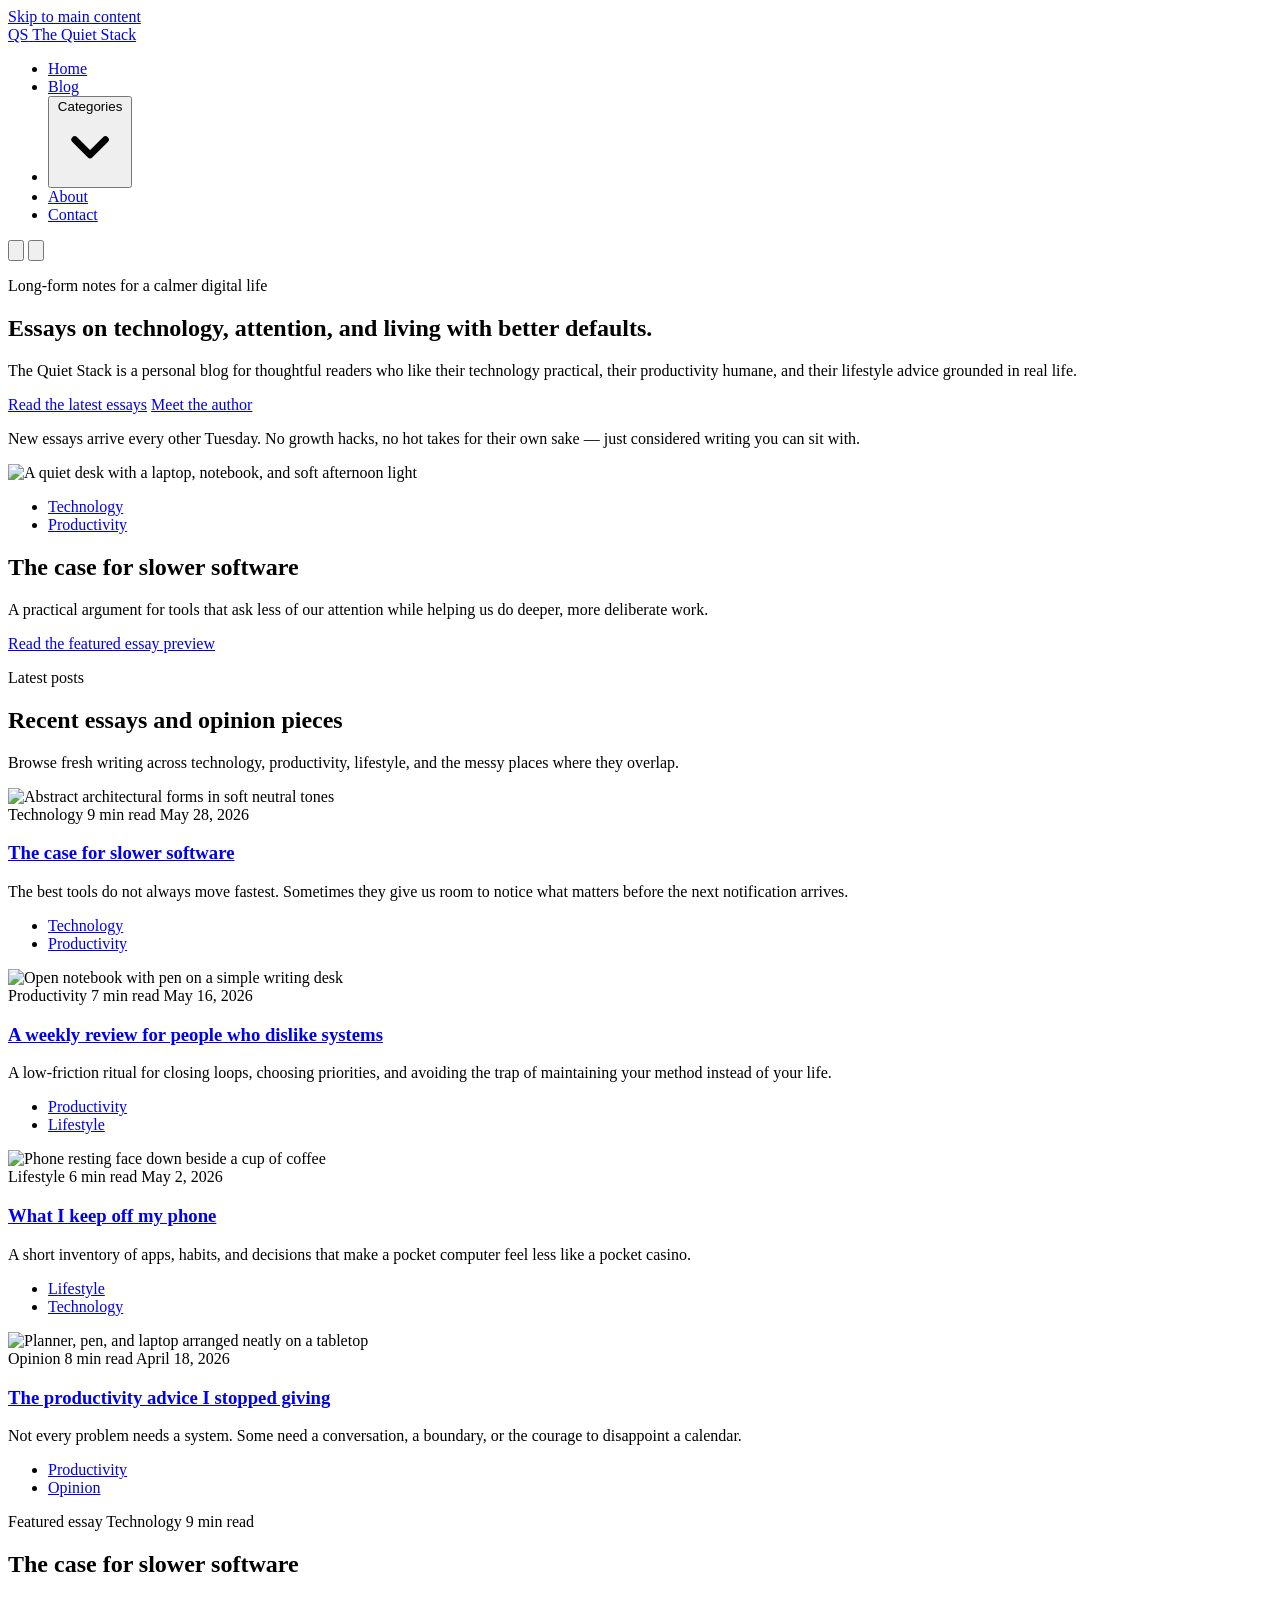
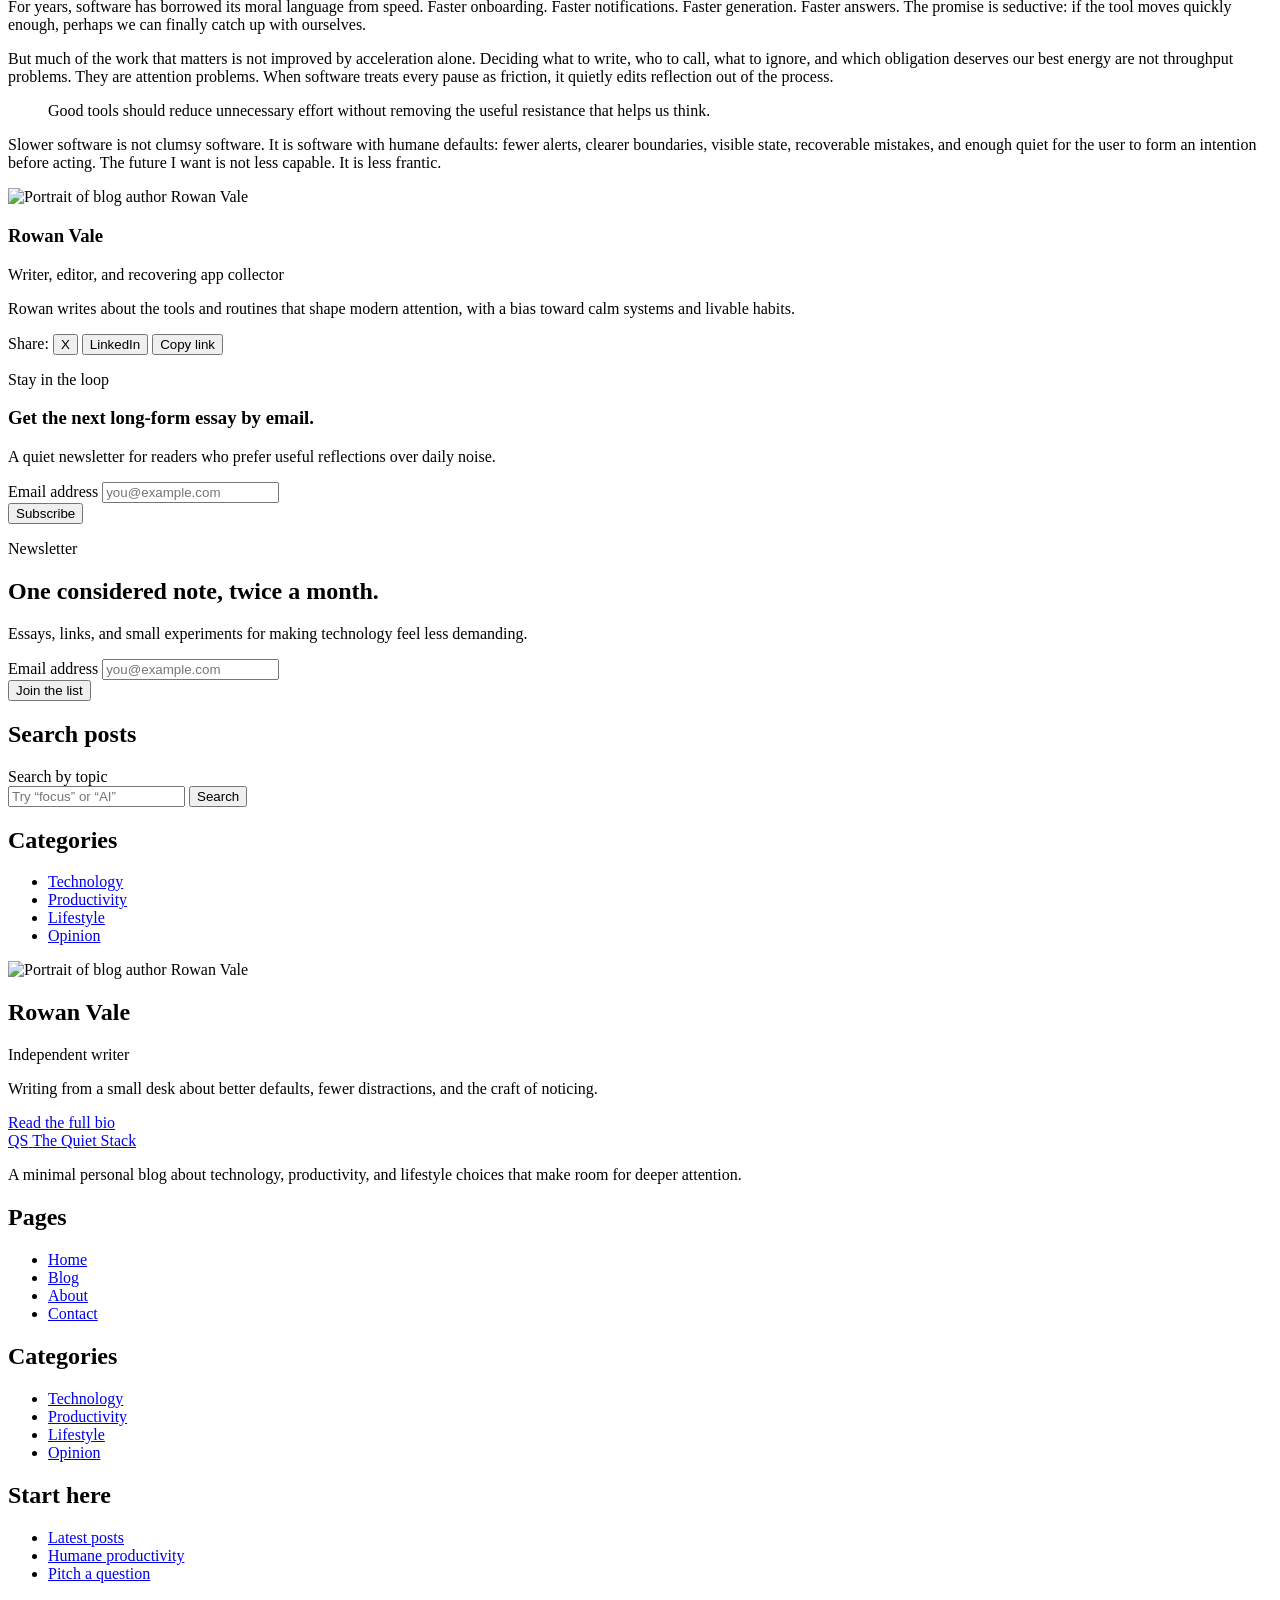
==== commit c38225ab: "Publish: prefix root-relative paths with /klar-site-16 for GitHub Pages" ====
--- a/index.html
+++ b/index.html
@@ -1,12 +1,10 @@
-<!DOCTYPE html>
-<html lang="en">
-<head>
+<!DOCTYPE html><html lang="en"><head>
   <meta charset="utf-8">
   <meta name="viewport" content="width=device-width, initial-scale=1">
-  <title>The Quiet Stack — Technology, Productivity & Lifestyle Essays</title>
+  <title>The Quiet Stack — Technology, Productivity &amp; Lifestyle Essays</title>
   <meta name="description" content="A reader-friendly personal blog for long-form essays on technology, productivity, digital life, and intentional living.">
-  <link rel="stylesheet" href="/style.css">
-  <script src="/script.js" defer></script>
+  <link rel="stylesheet" href="/klar-site-16/style.css">
+  <script src="/klar-site-16/script.js" defer=""></script>
 </head>
 <body>
   <a class="skip-link" href="#main">Skip to main content</a>
@@ -23,13 +21,13 @@
           <li><a class="nav-link" href="index.html" aria-current="page">Home</a></li>
           <li><a class="nav-link" href="blog.html">Blog</a></li>
           <li class="dropdown">
-            <button class="dropdown-toggle" type="button" aria-expanded="false" aria-controls="categories-menu" data-dropdown-toggle>
+            <button class="dropdown-toggle" type="button" aria-expanded="false" aria-controls="categories-menu" data-dropdown-toggle="">
               Categories
               <svg class="dropdown-icon" viewBox="0 0 20 20" aria-hidden="true">
                 <path d="M5.5 7.5 10 12l4.5-4.5" fill="none" stroke="currentColor" stroke-width="2" stroke-linecap="round" stroke-linejoin="round"></path>
               </svg>
             </button>
-            <ul class="dropdown-menu" id="categories-menu" hidden>
+            <ul class="dropdown-menu" id="categories-menu" hidden="">
               <li><a href="blog.html?category=technology">Technology</a></li>
               <li><a href="blog.html?category=productivity">Productivity</a></li>
               <li><a href="blog.html?category=lifestyle">Lifestyle</a></li>
@@ -42,12 +40,12 @@
       </nav>
 
       <div class="header-actions">
-        <button class="theme-toggle" type="button" aria-label="Toggle dark theme" data-theme-toggle>
+        <button class="theme-toggle" type="button" aria-label="Toggle dark theme" data-theme-toggle="">
           <svg viewBox="0 0 24 24" aria-hidden="true">
             <path d="M12 3a1 1 0 0 1 1 1v1.25a1 1 0 1 1-2 0V4a1 1 0 0 1 1-1Zm0 14.75a5.75 5.75 0 1 0 0-11.5 5.75 5.75 0 0 0 0 11.5Zm8-6.75a1 1 0 0 1 1 1 1 1 0 0 1-1 1h-1.25a1 1 0 1 1 0-2H20ZM5.25 12a1 1 0 0 1-1 1H3a1 1 0 1 1 0-2h1.25a1 1 0 0 1 1 1Zm12.78-7.03a1 1 0 0 1 1.41 1.41l-.88.89a1 1 0 0 1-1.42-1.42l.89-.88ZM6.86 16.73a1 1 0 0 1 0 1.42l-.89.88a1 1 0 0 1-1.41-1.41l.88-.89a1 1 0 0 1 1.42 0Zm12.58.89a1 1 0 0 1-1.41 1.41l-.89-.88a1 1 0 0 1 1.42-1.42l.88.89ZM5.97 4.97l.89.88a1 1 0 0 1-1.42 1.42l-.88-.89a1 1 0 0 1 1.41-1.41Z" fill="currentColor"></path>
           </svg>
         </button>
-        <button class="menu-toggle" type="button" aria-label="Open navigation menu" aria-controls="site-nav" aria-expanded="false" data-menu-toggle>
+        <button class="menu-toggle" type="button" aria-label="Open navigation menu" aria-controls="site-nav" aria-expanded="false" data-menu-toggle="">
           <svg viewBox="0 0 24 24" aria-hidden="true">
             <path d="M4 7h16M4 12h16M4 17h16" fill="none" stroke="currentColor" stroke-width="2" stroke-linecap="round"></path>
           </svg>
@@ -71,7 +69,7 @@
         </div>
 
         <article class="hero-card" aria-labelledby="featured-home-title">
-          <img src="https://images.unsplash.com/photo-1497366754035-f200968a6e72?auto=format&fit=crop&w=900&q=80" alt="A quiet desk with a laptop, notebook, and soft afternoon light">
+          <img src="https://images.unsplash.com/photo-1497366754035-f200968a6e72?auto=format&amp;fit=crop&amp;w=900&amp;q=80" alt="A quiet desk with a laptop, notebook, and soft afternoon light">
           <div class="hero-card-body">
             <ul class="tag-list" aria-label="Featured post categories">
               <li><a class="tag" href="blog.html?category=technology">Technology</a></li>
@@ -95,8 +93,8 @@
           </div>
 
           <div class="post-grid">
-            <article class="post-card" data-post data-title="The case for slower software" data-categories="technology productivity opinion">
-              <img class="post-card-image" src="https://images.unsplash.com/photo-1518005020951-eccb494ad742?auto=format&fit=crop&w=800&q=80" alt="Abstract architectural forms in soft neutral tones">
+            <article class="post-card" data-post="" data-title="The case for slower software" data-categories="technology productivity opinion">
+              <img class="post-card-image" src="https://images.unsplash.com/photo-1518005020951-eccb494ad742?auto=format&amp;fit=crop&amp;w=800&amp;q=80" alt="Abstract architectural forms in soft neutral tones">
               <div class="post-card-body">
                 <div class="post-meta">
                   <span>Technology</span>
@@ -112,8 +110,8 @@
               </div>
             </article>
 
-            <article class="post-card" data-post data-title="A weekly review for people who dislike systems" data-categories="productivity lifestyle">
-              <img class="post-card-image" src="https://images.unsplash.com/photo-1455390582262-044cdead277a?auto=format&fit=crop&w=800&q=80" alt="Open notebook with pen on a simple writing desk">
+            <article class="post-card" data-post="" data-title="A weekly review for people who dislike systems" data-categories="productivity lifestyle">
+              <img class="post-card-image" src="https://images.unsplash.com/photo-1455390582262-044cdead277a?auto=format&amp;fit=crop&amp;w=800&amp;q=80" alt="Open notebook with pen on a simple writing desk">
               <div class="post-card-body">
                 <div class="post-meta">
                   <span>Productivity</span>
@@ -129,8 +127,8 @@
               </div>
             </article>
 
-            <article class="post-card" data-post data-title="What I keep off my phone" data-categories="lifestyle technology opinion">
-              <img class="post-card-image" src="https://images.unsplash.com/photo-1512428559087-560fa5ceab42?auto=format&fit=crop&w=800&q=80" alt="Phone resting face down beside a cup of coffee">
+            <article class="post-card" data-post="" data-title="What I keep off my phone" data-categories="lifestyle technology opinion">
+              <img class="post-card-image" src="https://images.unsplash.com/photo-1512428559087-560fa5ceab42?auto=format&amp;fit=crop&amp;w=800&amp;q=80" alt="Phone resting face down beside a cup of coffee">
               <div class="post-card-body">
                 <div class="post-meta">
                   <span>Lifestyle</span>
@@ -146,8 +144,8 @@
               </div>
             </article>
 
-            <article class="post-card" data-post data-title="The productivity advice I stopped giving" data-categories="productivity opinion">
-              <img class="post-card-image" src="https://images.unsplash.com/photo-1484480974693-6ca0a78fb36b?auto=format&fit=crop&w=800&q=80" alt="Planner, pen, and laptop arranged neatly on a tabletop">
+            <article class="post-card" data-post="" data-title="The productivity advice I stopped giving" data-categories="productivity opinion">
+              <img class="post-card-image" src="https://images.unsplash.com/photo-1484480974693-6ca0a78fb36b?auto=format&amp;fit=crop&amp;w=800&amp;q=80" alt="Planner, pen, and laptop arranged neatly on a tabletop">
               <div class="post-card-body">
                 <div class="post-meta">
                   <span>Opinion</span>
@@ -181,7 +179,7 @@
             <footer class="article-footer">
               <section class="author-card" aria-labelledby="home-author-title">
                 <div class="author-profile">
-                  <img class="author-avatar" src="https://images.unsplash.com/photo-1500648767791-00dcc994a43e?auto=format&fit=crop&w=240&q=80" alt="Portrait of blog author Rowan Vale">
+                  <img class="author-avatar" src="https://images.unsplash.com/photo-1500648767791-00dcc994a43e?auto=format&amp;fit=crop&amp;w=240&amp;q=80" alt="Portrait of blog author Rowan Vale">
                   <div>
                     <h3 class="author-name" id="home-author-title">Rowan Vale</h3>
                     <p class="author-role">Writer, editor, and recovering app collector</p>
@@ -203,10 +201,10 @@
                   <h3 id="post-newsletter-title">Get the next long-form essay by email.</h3>
                   <p class="muted">A quiet newsletter for readers who prefer useful reflections over daily noise.</p>
                 </div>
-                <form class="newsletter-form" data-newsletter-form>
+                <form class="newsletter-form" data-newsletter-form="">
                   <div class="form-field">
                     <label for="inline-email">Email address</label>
-                    <input id="inline-email" name="email" type="email" autocomplete="email" placeholder="you@example.com" required>
+                    <input id="inline-email" name="email" type="email" autocomplete="email" placeholder="you@example.com" required="">
                   </div>
                   <button class="btn btn-primary" type="submit">Subscribe</button>
                   <p class="form-status" role="status" aria-live="polite"></p>
@@ -221,10 +219,10 @@
             <p class="section-eyebrow">Newsletter</p>
             <h2 id="sidebar-newsletter-title">One considered note, twice a month.</h2>
             <p class="muted">Essays, links, and small experiments for making technology feel less demanding.</p>
-            <form class="newsletter-form" data-newsletter-form>
+            <form class="newsletter-form" data-newsletter-form="">
               <div class="form-field">
                 <label for="sidebar-email">Email address</label>
-                <input id="sidebar-email" name="email" type="email" autocomplete="email" placeholder="you@example.com" required>
+                <input id="sidebar-email" name="email" type="email" autocomplete="email" placeholder="you@example.com" required="">
               </div>
               <button class="btn btn-primary" type="submit">Join the list</button>
               <p class="form-status" role="status" aria-live="polite"></p>
@@ -256,7 +254,7 @@
 
           <section class="author-card" aria-labelledby="sidebar-author-title">
             <div class="author-profile">
-              <img class="author-avatar" src="https://images.unsplash.com/photo-1500648767791-00dcc994a43e?auto=format&fit=crop&w=240&q=80" alt="Portrait of blog author Rowan Vale">
+              <img class="author-avatar" src="https://images.unsplash.com/photo-1500648767791-00dcc994a43e?auto=format&amp;fit=crop&amp;w=240&amp;q=80" alt="Portrait of blog author Rowan Vale">
               <div>
                 <h2 class="author-name" id="sidebar-author-title">Rowan Vale</h2>
                 <p class="author-role">Independent writer</p>
@@ -312,10 +310,11 @@
       </div>
 
       <div class="footer-bottom">
-        <span>&copy; 2026 The Quiet Stack. All rights reserved.</span>
+        <span>© 2026 The Quiet Stack. All rights reserved.</span>
         <span>Built for slow reading and small screens.</span>
       </div>
     </div>
   </footer>
-</body>
-</html>
+
+
+</body></html>
